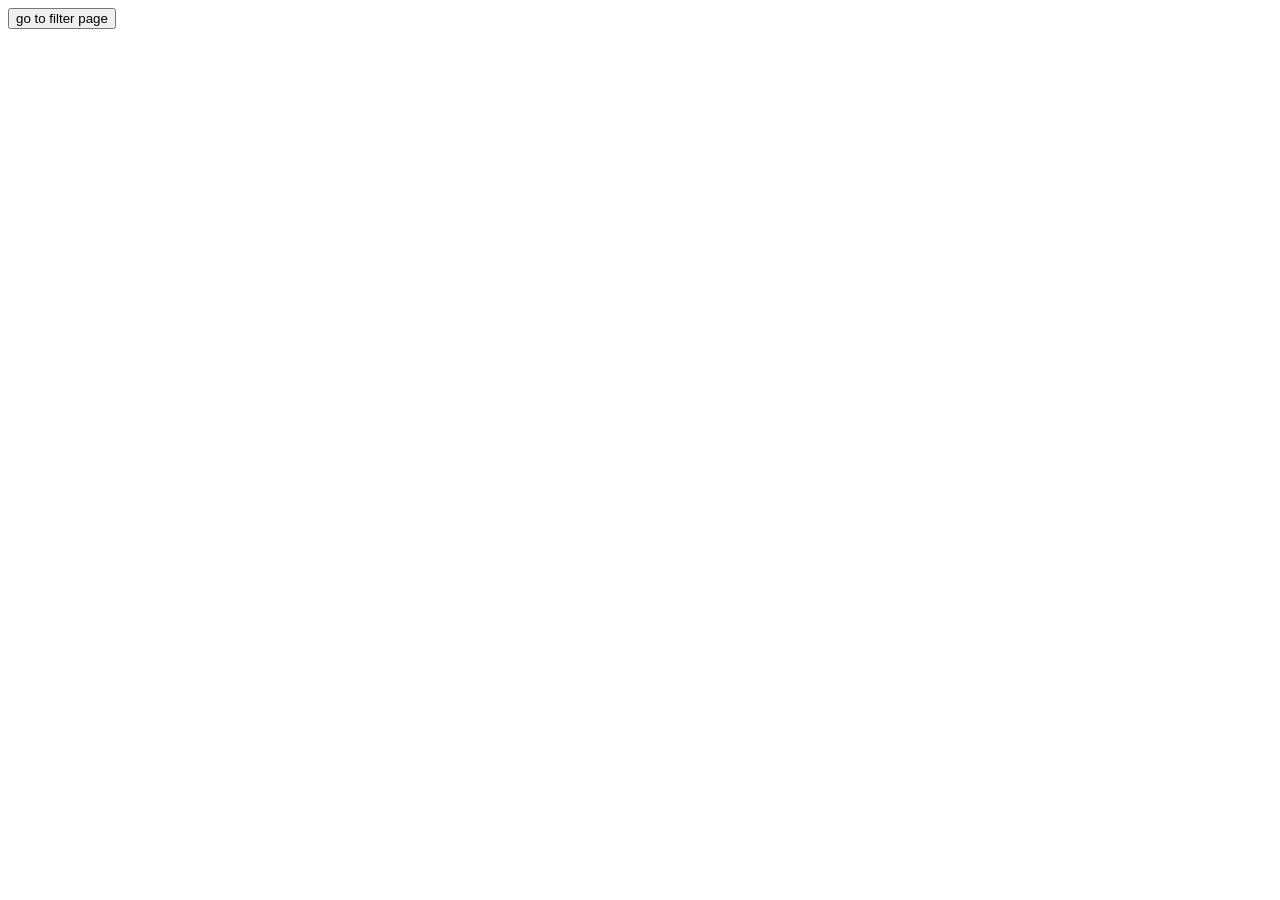
==== main.html @ 1b99b513 "Add project docs and gitignore" ====
<!doctype html>
<html lang="en">
  <head>
    <meta charset="UTF-8" />
    <meta name="viewport" content="width=device-width, initial-scale=1.0" />
    <title>Main Page</title>
  </head>
  <body>
    <!-- <a href="/filterPage.html">Go to filter page</a> -->
    <button>go to filter page</button>
  </body>
  <script src="scripts/script.js"></script>
</html>
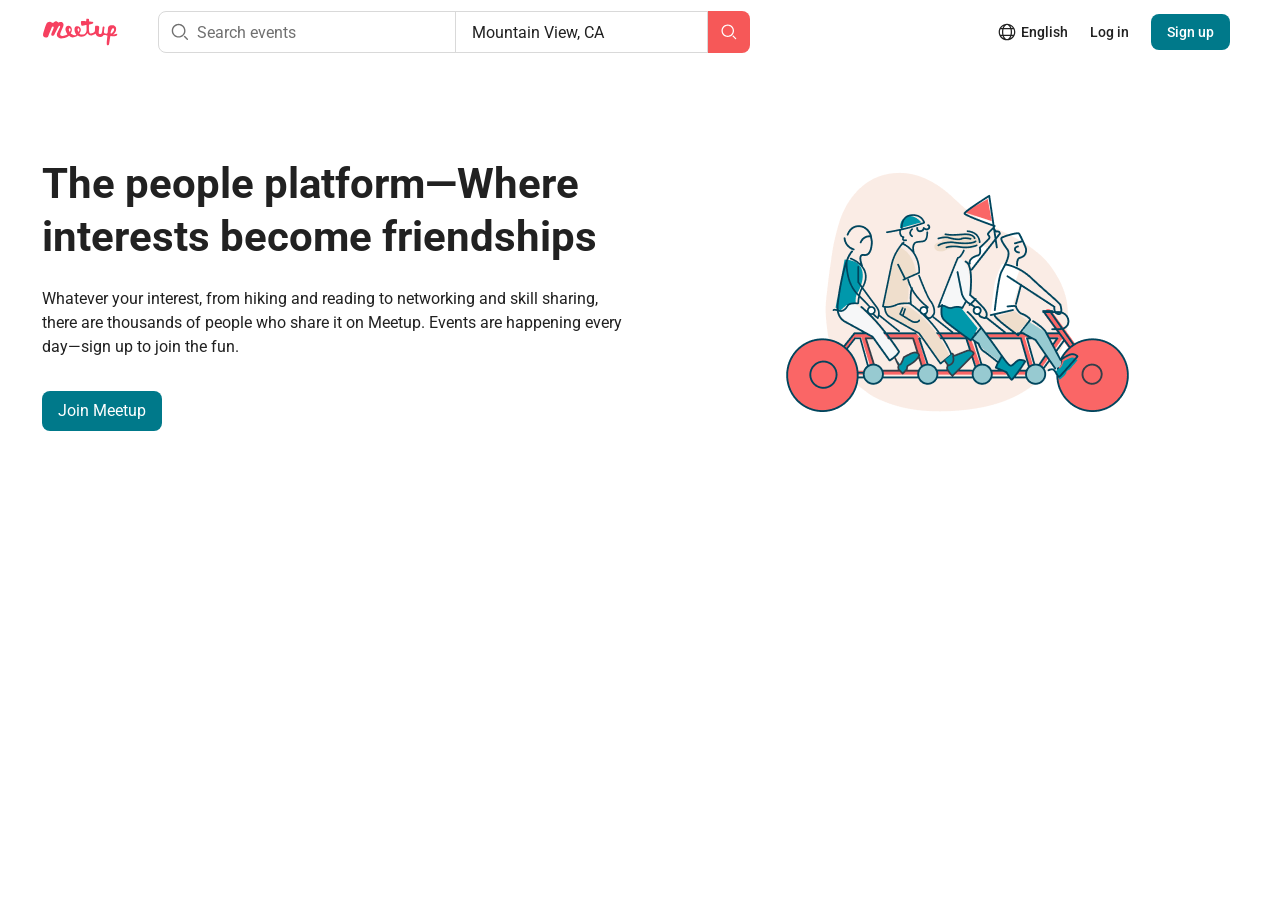
==== commit e1ec6c9e: "feat: implement responsive header and hero section" ====
--- a/main.html
+++ b/main.html
@@ -3,11 +3,104 @@
   <head>
     <meta charset="UTF-8" />
     <meta name="viewport" content="width=device-width, initial-scale=1.0" />
-    <title>Main Page</title>
+
+    <title>Meetup | Find your people</title>
+
+    <link rel="preconnect" href="https://fonts.googleapis.com" />
+    <link rel="preconnect" href="https://fonts.gstatic.com" crossorigin />
+    <link
+      href="https://fonts.googleapis.com/css2?family=Roboto:wght@400;500;600;700&display=swap"
+      rel="stylesheet"
+    />
+
+    <link rel="stylesheet" href="styles/common.css" />
+    <link rel="stylesheet" href="styles/main.css" />
   </head>
+
   <body>
-    <!-- <a href="/filterPage.html">Go to filter page</a> -->
-    <button>go to filter page</button>
+    <header class="site-header">
+      <div class="header-container">
+        <div class="header-left">
+          <a class="site-logo" href="./main.html" aria-label="Meetup home">
+            <img
+              src="./assets/icons/meetup-logo.svg"
+              alt="Meetup"
+              width="94"
+              height="34"
+            />
+          </a>
+
+          <div
+            class="header-search"
+            role="search"
+            aria-label="Event search preview"
+          >
+            <div class="search-field">
+              <img
+                src="./assets/icons/search.svg"
+                alt=""
+                width="22"
+                height="22"
+              />
+              <span>Search events</span>
+            </div>
+
+            <div class="location-field">
+              <span>Mountain View, CA</span>
+            </div>
+
+            <div class="search-button" aria-hidden="true">
+              <img
+                src="./assets/icons/search-white.svg"
+                alt=""
+                width="20"
+                height="20"
+              />
+            </div>
+          </div>
+        </div>
+
+        <nav class="header-nav" aria-label="Account navigation">
+          <span class="language-selector">
+            <img src="./assets/icons/globe.svg" alt="" width="20" height="20" />
+            English
+          </span>
+
+          <span class="login-link">Log in</span>
+          <span class="signup-link">Sign up</span>
+        </nav>
+      </div>
+    </header>
+
+    <main>
+      <section class="hero" aria-labelledby="hero-title">
+        <div class="container hero__container">
+          <div class="hero__content">
+            <h1 id="hero-title">
+              The people platform—Where interests become friendships
+            </h1>
+
+            <p>
+              Whatever your interest, from hiking and reading to networking and
+              skill sharing, there are thousands of people who share it on
+              Meetup. Events are happening every day—sign up to join the fun.
+            </p>
+
+            <a class="hero__button" href="./filterPage.html"> Join Meetup </a>
+          </div>
+
+          <div class="hero__visual">
+            <img
+              src="./assets/images/hero-illustration.png"
+              alt="People connecting at a Meetup event"
+              width="379"
+              height="269"
+            />
+          </div>
+        </div>
+      </section>
+    </main>
+
+    <footer class="site-footer"></footer>
   </body>
-  <script src="scripts/script.js"></script>
 </html>
--- a/styles/common.css
+++ b/styles/common.css
@@ -0,0 +1,223 @@
+:root {
+  --color-text: #212121;
+  --color-primary: #00798a;
+  --color-white: #ffffff;
+  --container-width: 1196px;
+}
+
+*,
+*::before,
+*::after {
+  margin: 0;
+  padding: 0;
+  box-sizing: border-box;
+}
+
+html {
+  font-size: 16px;
+}
+
+body {
+  margin: 0;
+  min-width: 320px;
+  font-family: "Roboto", sans-serif;
+  color: var(--color-text);
+  background-color: var(--color-white);
+}
+
+img,
+svg {
+  display: block;
+  max-width: 100%;
+}
+
+a {
+  color: inherit;
+  text-decoration: none;
+}
+
+button,
+input,
+select {
+  font: inherit;
+}
+
+.container {
+  width: min(100% - 2rem, var(--container-width));
+  margin-inline: auto;
+}
+
+.site-header {
+  width: 100%;
+  background-color: #fff;
+}
+
+.header-container {
+  display: flex;
+  align-items: center;
+  justify-content: space-between;
+  gap: 1.5rem;
+  min-height: 64px;
+  padding-inline: 1.5rem 3.125rem;
+}
+
+.header-left {
+  display: flex;
+  align-items: center;
+  gap: 2.5rem;
+  min-width: 0;
+}
+
+.site-logo {
+  display: flex;
+  align-items: center;
+  flex-shrink: 0;
+}
+
+.site-logo img {
+  display: block;
+  width: 94px;
+  height: 34px;
+}
+
+.header-search {
+  display: flex;
+  align-items: center;
+  width: 592px;
+  max-width: 100%;
+  height: 42px;
+  font-size: 1rem;
+}
+
+.search-field,
+.location-field {
+  display: flex;
+  align-items: center;
+  min-width: 0;
+  height: 42px;
+  border: 1px solid #d9d9d9;
+  background-color: #fff;
+}
+
+.search-field {
+  flex: 1 1 300px;
+  gap: 0.375rem;
+  padding-inline: 0.625rem;
+  border-radius: 8px 0 0 8px;
+  color: #707070;
+}
+
+.location-field {
+  flex: 1 1 254px;
+  margin-left: -1px;
+  padding-inline: 1rem;
+  white-space: nowrap;
+}
+
+.search-button {
+  display: flex;
+  align-items: center;
+  justify-content: center;
+  flex: 0 0 42px;
+  height: 42px;
+  background-color: #f65858;
+  border-radius: 0 8px 8px 0;
+}
+
+.header-nav {
+  display: flex;
+  align-items: center;
+  gap: 1.375rem;
+  flex-shrink: 0;
+  font-size: 0.875rem;
+  font-weight: 500;
+}
+
+.language-selector {
+  display: flex;
+  align-items: center;
+  gap: 0.25rem;
+}
+
+.signup-link {
+  display: inline-flex;
+  align-items: center;
+  justify-content: center;
+  min-height: 36px;
+  padding-inline: 1rem;
+  border-radius: 8px;
+  background-color: var(--color-primary);
+  color: #fff;
+}
+
+@media (max-width: 1100px) {
+  .header-container {
+    flex-wrap: wrap;
+    padding: 0.75rem 1rem;
+  }
+
+  .header-left {
+    flex: 1 1 100%;
+    justify-content: space-between;
+    gap: 1rem;
+  }
+
+  .header-search {
+    flex: 1 1 auto;
+    width: auto;
+  }
+
+  .header-nav {
+    margin-left: auto;
+  }
+}
+
+@media (max-width: 600px) {
+  .header-container {
+    display: grid;
+    grid-template-columns: auto 1fr;
+    align-items: center;
+    column-gap: 0.5rem;
+    row-gap: 0.75rem;
+    padding: 0.75rem 1rem;
+  }
+
+  .header-left {
+    display: contents;
+  }
+
+  .site-logo {
+    grid-column: 1;
+    grid-row: 1;
+  }
+
+  .header-nav {
+    grid-column: 2;
+    grid-row: 1;
+    justify-self: end;
+    margin-left: 0;
+    gap: 0.75rem;
+    white-space: nowrap;
+  }
+
+  .header-search {
+    grid-column: 1 / -1;
+    grid-row: 2;
+    width: 100%;
+    min-width: 0;
+  }
+
+  .location-field {
+    display: none;
+  }
+
+  .search-field {
+    flex: 1 1 auto;
+    min-width: 0;
+  }
+}
+
+:focus-visible {
+  outline: 3px solid var(--color-primary);
+  outline-offset: 3px;
+}
--- a/styles/main.css
+++ b/styles/main.css
@@ -0,0 +1,78 @@
+.hero__container {
+  display: grid;
+  grid-template-columns: minmax(0, 1fr) minmax(0, 1fr);
+  align-items: center;
+  gap: 2rem;
+  min-height: 461px;
+}
+
+.hero__content {
+  min-width: 0;
+}
+
+.hero__content h1 {
+  margin: 0 0 1.5rem;
+  font-size: 2.625rem;
+  font-weight: 700;
+  line-height: 1.24;
+}
+
+.hero__content p {
+  margin: 0 0 2rem;
+  font-size: 1rem;
+  font-weight: 400;
+  line-height: 1.5;
+}
+
+.hero__button {
+  display: inline-flex;
+  align-items: center;
+  justify-content: center;
+  min-height: 40px;
+  padding: 0.5rem 1rem;
+  border-radius: 8px;
+  background-color: var(--color-primary);
+  color: var(--color-white);
+  font-size: 1rem;
+  line-height: 1.5;
+  transition: background-color 0.2s ease;
+}
+
+.hero__button:hover {
+  background-color: #006571;
+}
+
+.hero__visual {
+  display: flex;
+  align-items: center;
+  justify-content: center;
+  min-width: 0;
+}
+
+.hero__visual img {
+  width: min(100%, 379px);
+  height: auto;
+}
+
+@media (max-width: 767px) {
+  .hero__container {
+    grid-template-columns: 1fr;
+    gap: 1.5rem;
+    padding-block: 2rem;
+  }
+
+  .hero__content h1 {
+    font-size: clamp(1.75rem, 7vw, 2.25rem);
+    line-height: 1.2;
+  }
+
+  .hero__content p {
+    margin-bottom: 1.5rem;
+  }
+}
+
+@media (prefers-reduced-motion: reduce) {
+  .hero__button {
+    transition: none;
+  }
+}
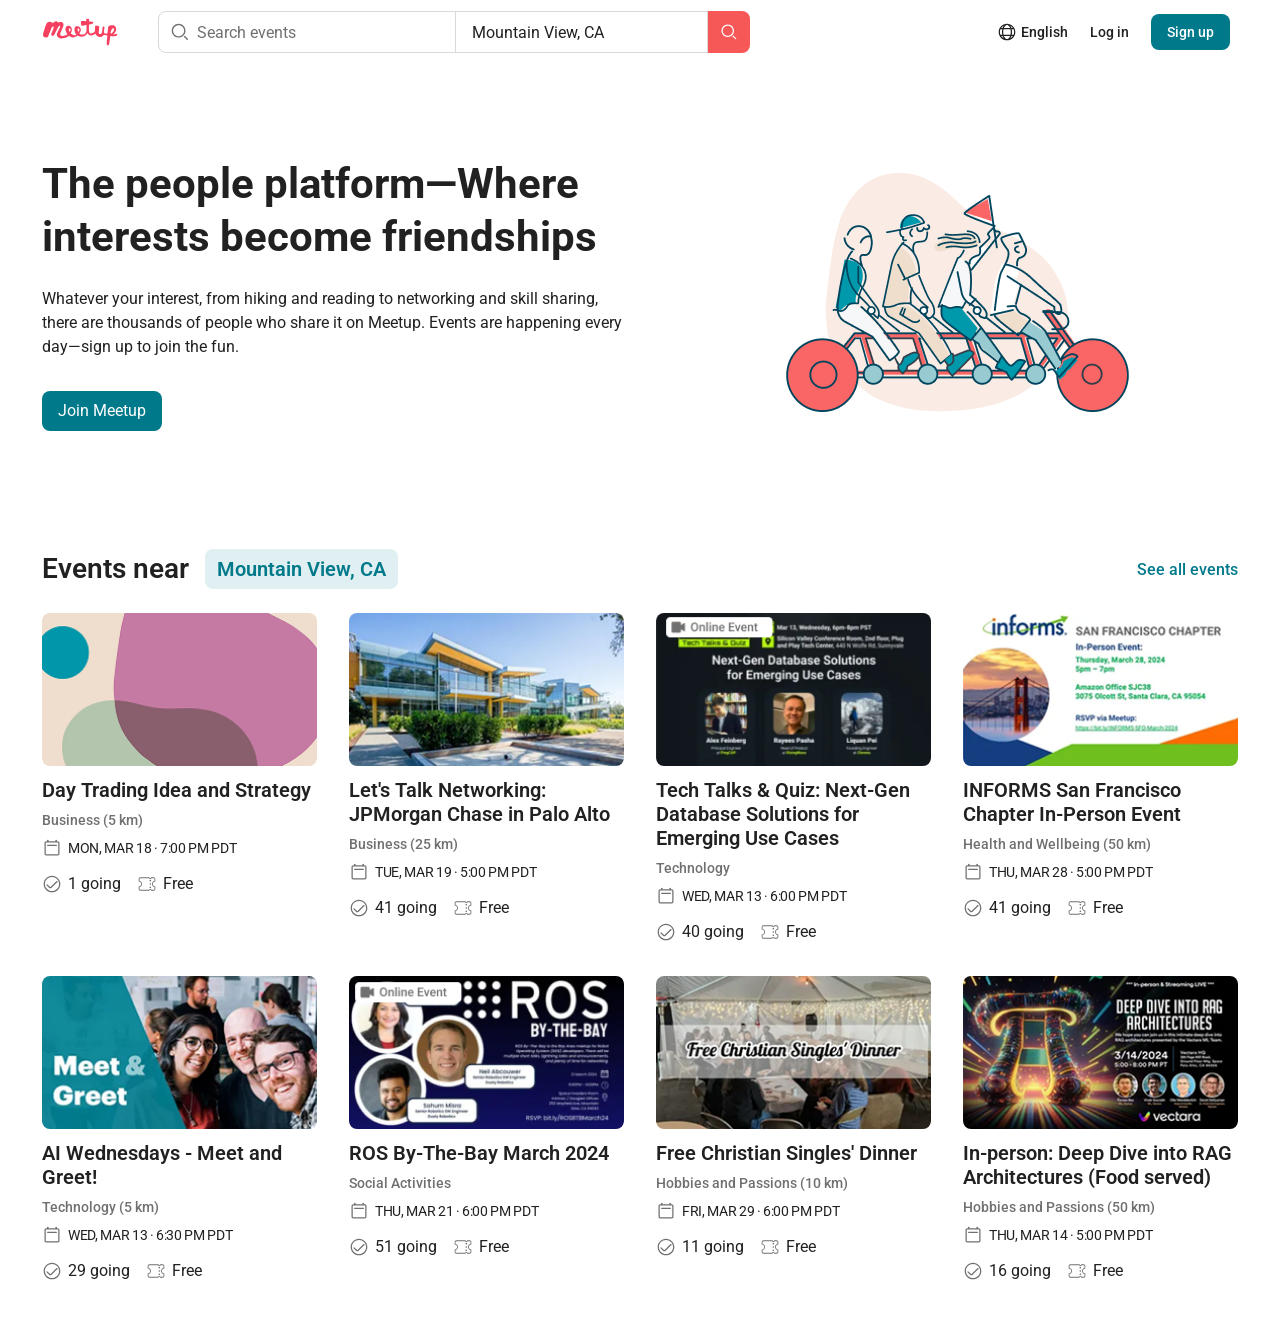
==== commit 275df0d3: "feat: add responsive event cards and mobile show more functionality" ====
--- a/main.html
+++ b/main.html
@@ -14,6 +14,7 @@
     />
 
     <link rel="stylesheet" href="styles/common.css" />
+    <link rel="stylesheet" href="styles/event-card.css" />
     <link rel="stylesheet" href="styles/main.css" />
   </head>
 
@@ -99,8 +100,88 @@
           </div>
         </div>
       </section>
+
+      <section class="events-section" aria-labelledby="events-title">
+        <div class="container">
+          <div class="events-section__header">
+            <div class="events-section__heading">
+              <h2 id="events-title">Events near</h2>
+
+              <span class="events-section__location"> Mountain View, CA </span>
+            </div>
+
+            <a class="events-section__link" href="./filterPage.html">
+              See all events
+            </a>
+          </div>
+
+          <!-- <div class="events-grid">
+            <article class="event-card">
+              <img
+                class="event-card__image"
+                src="./assets/images/day-trading.png"
+                alt="Day Trading event"
+                width="272"
+                height="153"
+              />
+
+              <div class="event-card__content">
+                <h3 class="event-card__title">Day Trading Idea and Strategy</h3>
+
+                <p class="event-card__category">Business (5 km)</p>
+
+                <div class="event-card__date">
+                  <img
+                    src="./assets/icons/calendar.svg"
+                    alt=""
+                    width="20"
+                    height="20"
+                  />
+                  <time datetime="2024-03-18T19:00:00-07:00">
+                    Mon, Mar 18 · 7:00 PM PDT
+                  </time>
+                </div>
+
+                <div class="event-card__details">
+                  <span class="event-card__detail">
+                    <img
+                      src="./assets/icons/attendees.svg"
+                      alt=""
+                      width="20"
+                      height="20"
+                    />
+                    1 going
+                  </span>
+
+                  <span class="event-card__detail">
+                    <img
+                      src="./assets/icons/ticket.svg"
+                      alt=""
+                      width="20"
+                      height="20"
+                    />
+                    Free
+                  </span>
+                </div>
+              </div>
+            </article>
+          </div> -->
+
+          <!-- контейнер для карточек из js-->
+          <div class="events-grid" id="home-events"></div>
+          <button
+            class="events-section__more"
+            id="home-events-more"
+            type="button"
+            aria-controls="home-events"
+            aria-expanded="false"
+            hidden
+          ></button>
+        </div>
+      </section>
     </main>
 
     <footer class="site-footer"></footer>
+    <script src="scripts/homeEvents.js"></script>
   </body>
 </html>
--- a/styles/event-card.css
+++ b/styles/event-card.css
@@ -0,0 +1,186 @@
+.event-card {
+  min-width: 0;
+  background-color: #fff;
+}
+
+.event-card__image {
+  display: block;
+  width: 100%;
+  aspect-ratio: 272 / 153;
+  object-fit: cover;
+  border-radius: 8px;
+}
+
+.event-card__content {
+  padding-top: 12px;
+}
+
+.event-card__title {
+  margin-bottom: 8px;
+  font-size: 1.25rem;
+  font-weight: 600;
+  line-height: 1.2;
+}
+
+.event-card__category {
+  margin-bottom: 8px;
+  color: #707070;
+  font-size: 0.875rem;
+  font-weight: 500;
+  line-height: 20px;
+}
+
+.event-card__date {
+  display: flex;
+  align-items: center;
+  gap: 6px;
+  margin-bottom: 14px;
+  font-size: 0.875rem;
+  line-height: 20px;
+  letter-spacing: -0.35px;
+  text-transform: uppercase;
+}
+
+.event-card__details {
+  display: flex;
+  align-items: center;
+  flex-wrap: wrap;
+  gap: 16px;
+}
+
+.event-card__detail {
+  display: inline-flex;
+  align-items: center;
+  gap: 6px;
+  font-size: 1rem;
+  line-height: 24px;
+}
+
+.event-card__date img,
+.event-card__detail img {
+  flex-shrink: 0;
+  width: 20px;
+  height: 20px;
+}
+
+/* Horizontal event card */
+.event-card--horizontal {
+  display: grid;
+  grid-template-columns: 96px minmax(0, 1fr);
+  align-items: start;
+  gap: 8px;
+  padding-block: 12px;
+  border-bottom: 1px solid #d9d9d9;
+}
+
+.event-card--horizontal .event-card__image {
+  width: 96px;
+  height: 54px;
+  aspect-ratio: auto;
+  object-fit: cover;
+  border-radius: 6px;
+}
+
+.event-card--horizontal .event-card__content {
+  display: flex;
+  flex-direction: column;
+  min-width: 0;
+  padding-top: 0;
+}
+
+.event-card--horizontal .event-card__date {
+  order: -1;
+  margin-bottom: 4px;
+  font-size: 0.75rem;
+  line-height: 1.25;
+  letter-spacing: 0;
+}
+
+.event-card--horizontal .event-card__date img,
+.event-card--horizontal .event-card__detail img {
+  display: none;
+}
+
+.event-card--horizontal .event-card__title {
+  margin-bottom: 4px;
+  font-size: 0.875rem;
+  line-height: 1.3;
+}
+
+.event-card--horizontal .event-card__category {
+  margin-bottom: 8px;
+  font-size: 0.75rem;
+  line-height: 1.4;
+}
+
+.event-card--horizontal .event-card__details {
+  gap: 12px;
+}
+
+.event-card--horizontal .event-card__detail {
+  gap: 4px;
+  font-size: 0.75rem;
+  line-height: 1.4;
+}
+
+/* Horizontal cards on the mobile homepage */
+@media (max-width: 600px) {
+  .events-grid .event-card {
+    display: grid;
+    grid-template-columns: 96px minmax(0, 1fr);
+    align-items: start;
+    gap: 8px;
+    padding-block: 12px;
+    border-bottom: 1px solid #d9d9d9;
+  }
+
+  .events-grid .event-card__image {
+    width: 96px;
+    height: 54px;
+    aspect-ratio: auto;
+    object-fit: cover;
+    border-radius: 6px;
+  }
+
+  .events-grid .event-card__content {
+    display: flex;
+    flex-direction: column;
+    min-width: 0;
+    padding-top: 0;
+  }
+
+  .events-grid .event-card__date {
+    order: -1;
+    margin-bottom: 4px;
+    font-size: 0.75rem;
+    line-height: 1.25;
+    letter-spacing: 0;
+  }
+
+  .events-grid .event-card__date img,
+  .events-grid .event-card__detail img {
+    display: none;
+  }
+
+  .events-grid .event-card__title {
+    margin-bottom: 4px;
+    font-size: 0.875rem;
+    line-height: 1.3;
+  }
+
+  .events-grid .event-card__category {
+    margin-bottom: 8px;
+    font-size: 0.75rem;
+    line-height: 1.4;
+  }
+
+  .events-grid .event-card__details {
+    gap: 12px;
+  }
+
+  .events-grid .event-card__detail {
+    gap: 4px;
+    font-size: 0.75rem;
+    line-height: 1.4;
+  }
+}
--- a/styles/main.css
+++ b/styles/main.css
@@ -54,6 +54,96 @@
   height: auto;
 }
 
+.events-section {
+  padding-block: 1.5rem 2.5rem;
+}
+
+.events-section__header {
+  display: flex;
+  align-items: center;
+  justify-content: space-between;
+  gap: 1rem;
+  margin-bottom: 1.5rem;
+}
+
+.events-section__heading {
+  display: flex;
+  align-items: center;
+  flex-wrap: wrap;
+  gap: 1rem;
+}
+
+.events-section__heading h2 {
+  font-size: 1.75rem;
+  font-weight: 600;
+  line-height: 1.3;
+}
+
+.events-section__location {
+  padding: 0.5rem 0.75rem;
+  border-radius: 8px;
+  background-color: rgba(0, 121, 138, 0.12);
+  color: var(--color-primary);
+  font-size: 1.25rem;
+  font-weight: 600;
+}
+
+.events-section__link {
+  color: var(--color-primary);
+  font-size: 1rem;
+  font-weight: 500;
+  white-space: nowrap;
+}
+
+.events-section__link:hover {
+  text-decoration: underline;
+}
+
+.events-grid {
+  display: grid;
+  grid-template-columns: repeat(4, minmax(0, 1fr));
+  gap: 2rem;
+}
+
+@media (max-width: 900px) {
+  .events-grid {
+    grid-template-columns: repeat(2, minmax(0, 1fr));
+  }
+}
+
+@media (max-width: 600px) {
+  .events-section__header {
+    align-items: center;
+  }
+
+  .events-section__heading {
+    flex-wrap: nowrap;
+    gap: 0.5rem;
+    min-width: 0;
+  }
+
+  .events-section__heading h2 {
+    flex-shrink: 0;
+    font-size: 1.25rem;
+  }
+
+  .events-section__location {
+    min-width: 0;
+    padding: 0.5rem;
+    font-size: 0.875rem;
+    white-space: nowrap;
+  }
+
+  .events-section__link {
+    display: none;
+  }
+
+  .events-grid {
+    grid-template-columns: 1fr;
+    gap: 1rem;
+  }
+}
+
 @media (max-width: 767px) {
   .hero__container {
     grid-template-columns: 1fr;
@@ -76,3 +166,32 @@
     transition: none;
   }
 }
+
+/* Show more events — mobile only */
+
+.events-section__more {
+  display: none;
+}
+
+@media (max-width: 600px) {
+  .events-grid:not(.events-grid--expanded) .event-card:nth-child(n + 6) {
+    display: none;
+  }
+
+  .events-section__more:not([hidden]) {
+    display: block;
+    width: 100%;
+    margin-top: 16px;
+    padding: 12px;
+    border: 1px solid rgba(0, 121, 138, 0.25);
+    border-radius: 8px;
+    background-color: rgba(0, 121, 138, 0.08);
+    color: var(--color-primary);
+    font-weight: 600;
+    cursor: pointer;
+  }
+
+  .events-section__more:hover {
+    background-color: rgba(0, 121, 138, 0.14);
+  }
+}
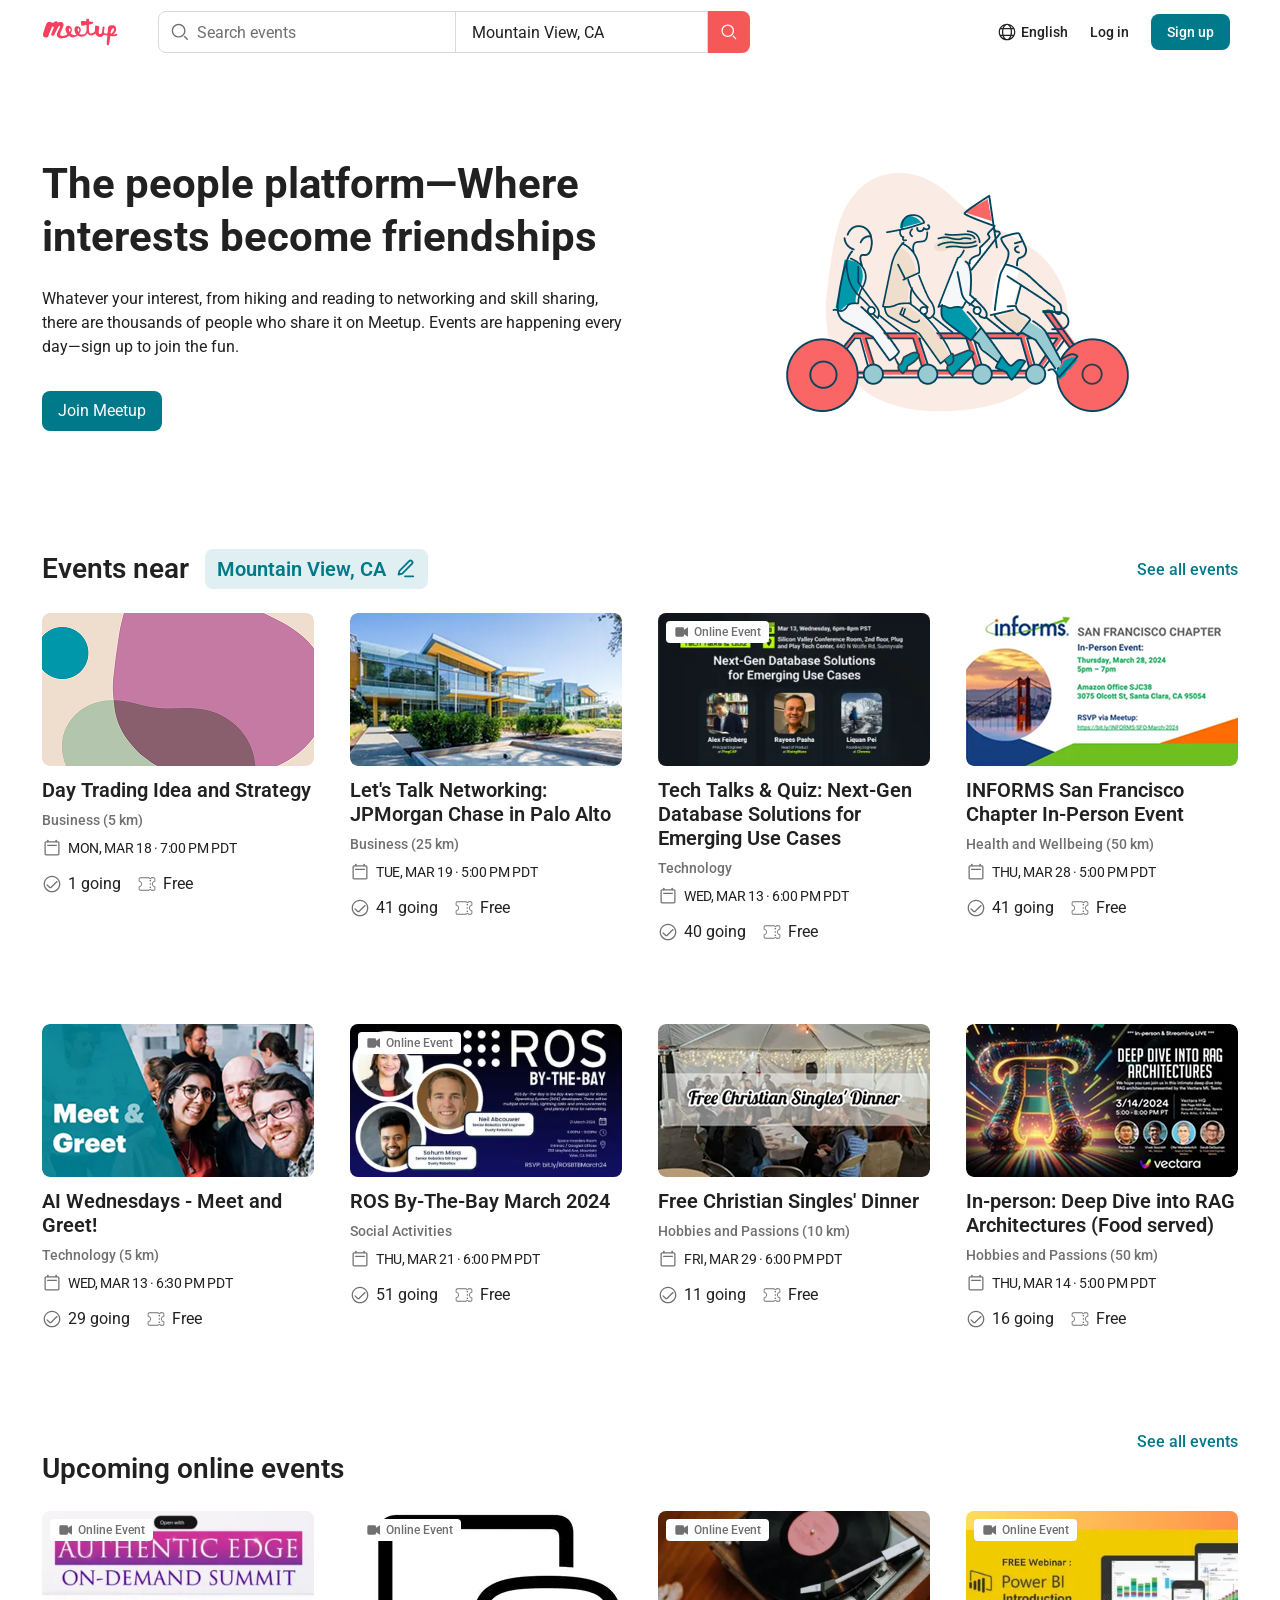
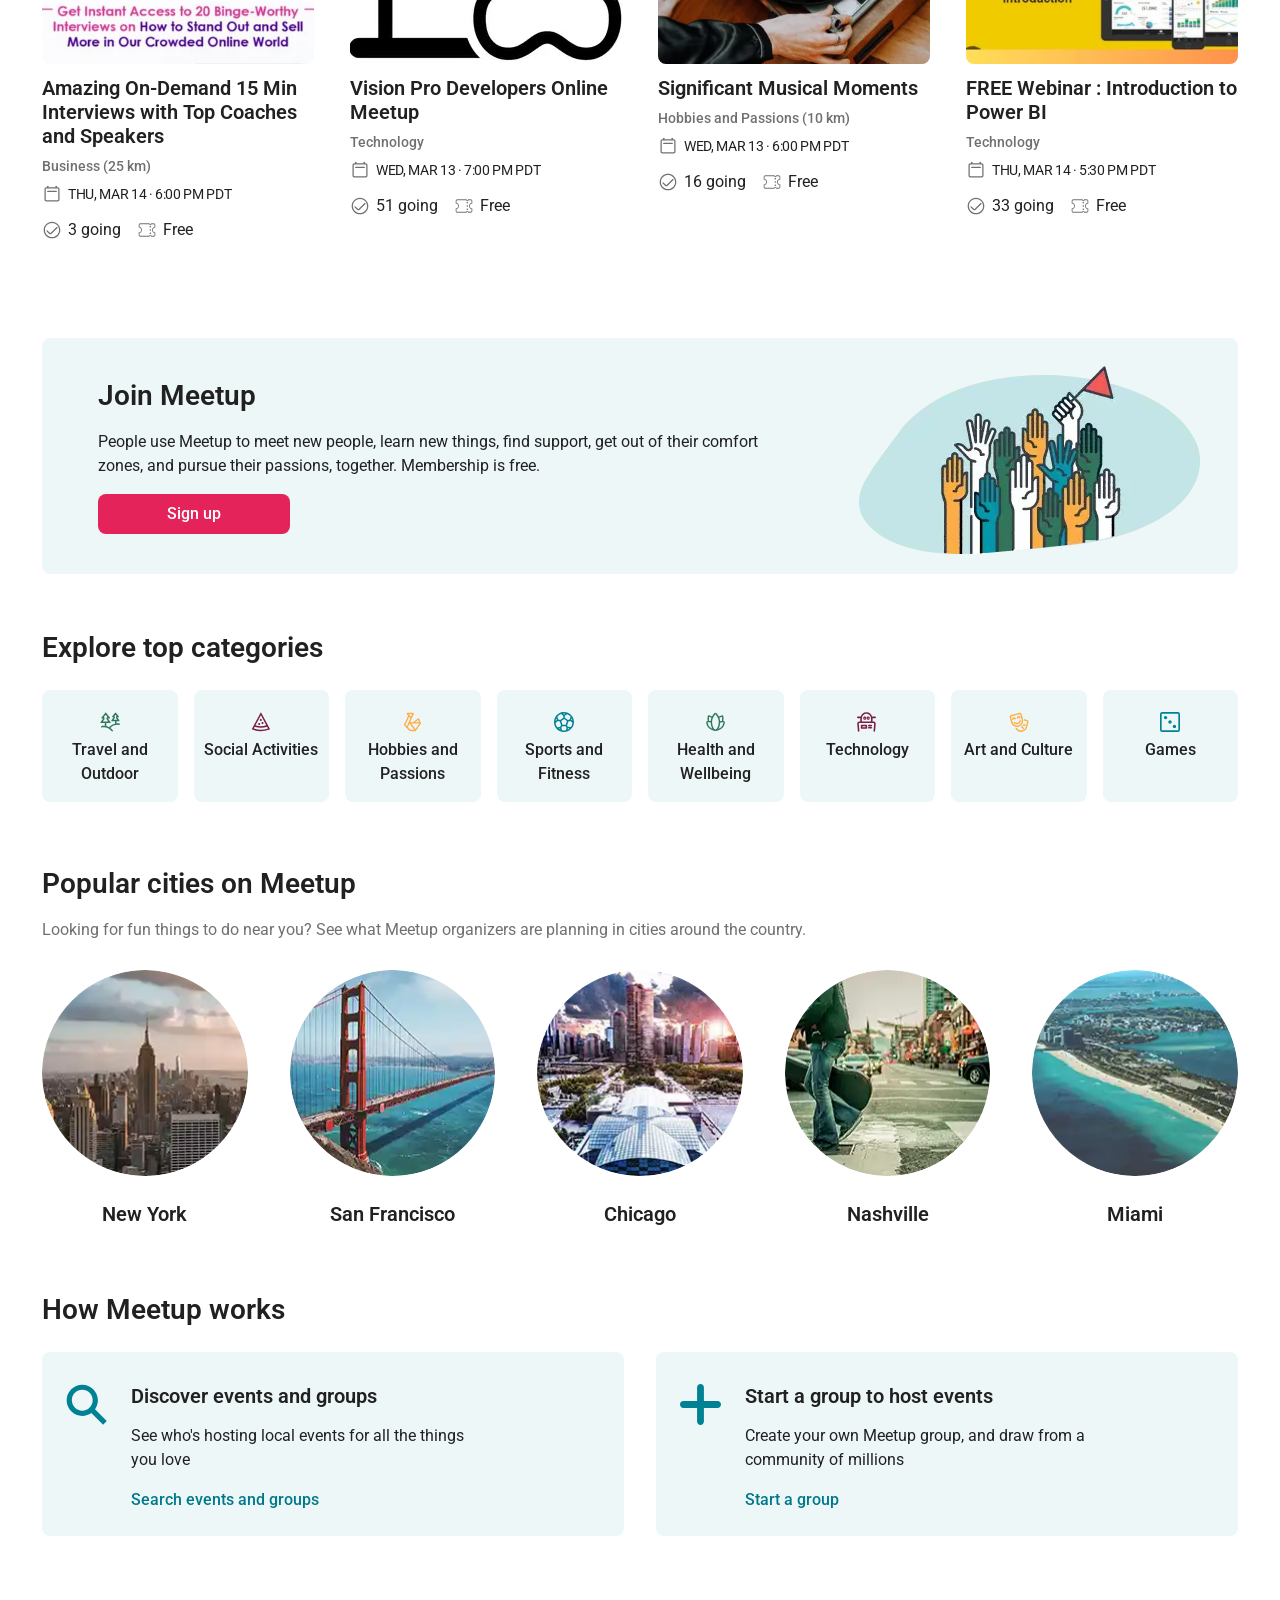
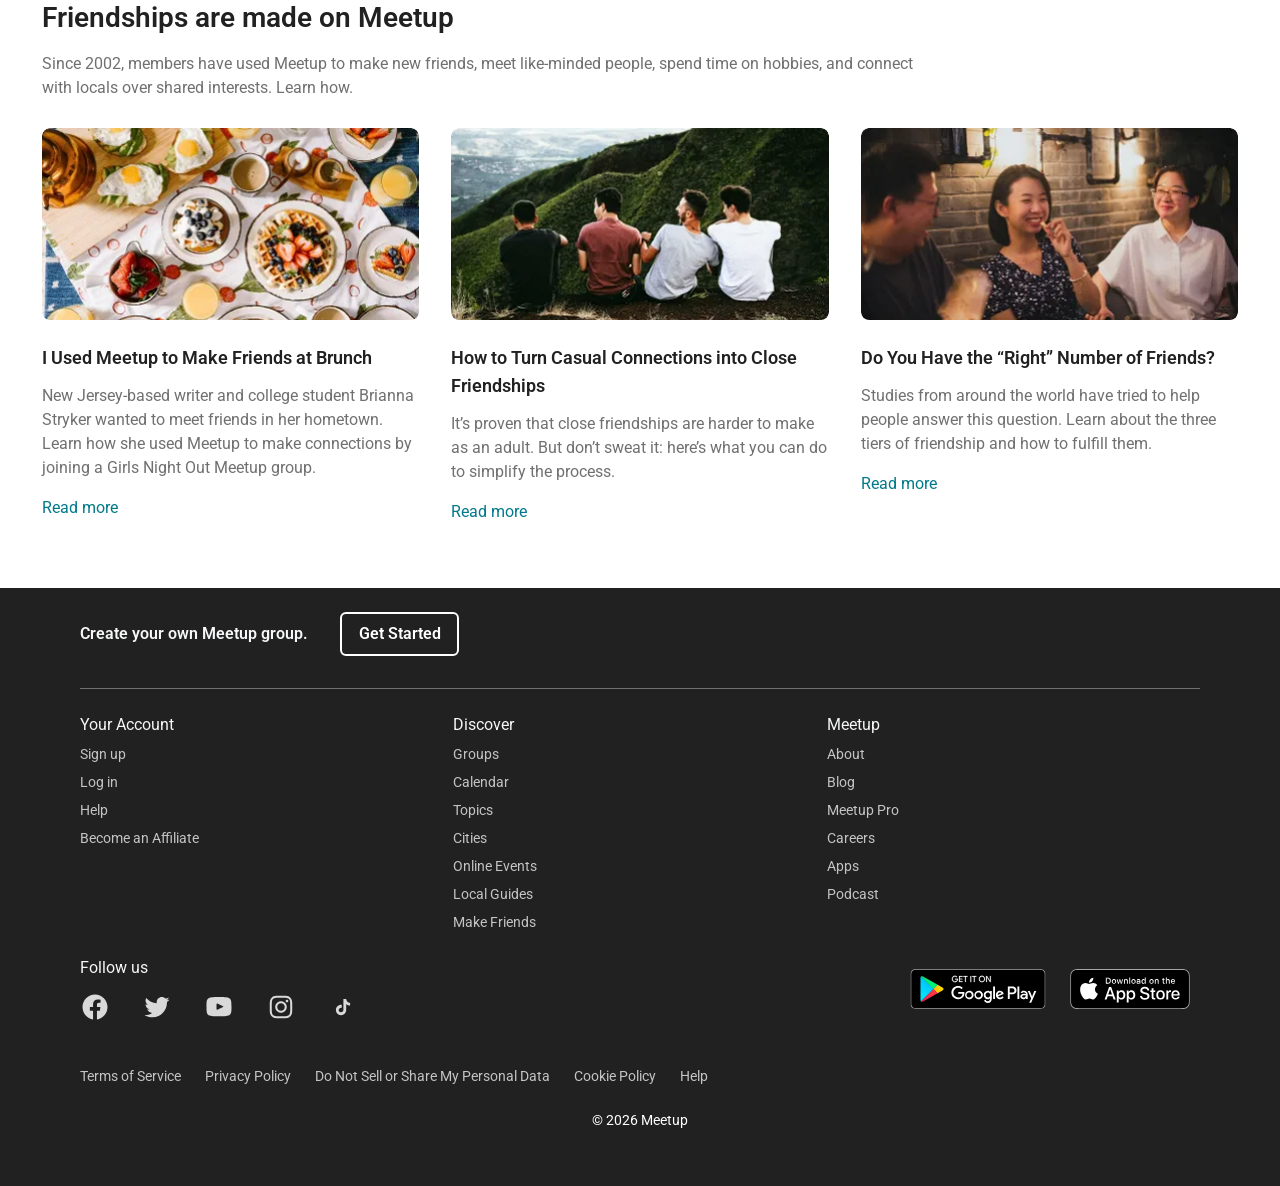
==== commit 59dab6af: "refactor(home): consolidate responsive styles and fix section semantics" ====
--- a/main.html
+++ b/main.html
@@ -101,13 +101,33 @@
         </div>
       </section>
 
-      <section class="events-section" aria-labelledby="events-title">
+      <section
+        class="events-section"
+        aria-labelledby="events-title"
+      >
         <div class="container">
           <div class="events-section__header">
             <div class="events-section__heading">
               <h2 id="events-title">Events near</h2>
 
-              <span class="events-section__location"> Mountain View, CA </span>
+              <span class="events-section__location">
+                Mountain View, CA
+                <svg
+                  class="events-section__edit-icon"
+                  viewBox="0 0 24 24"
+                  fill="none"
+                  stroke="currentColor"
+                  stroke-width="2"
+                  stroke-linecap="round"
+                  stroke-linejoin="round"
+                  aria-hidden="true"
+                >
+                  <path d="M12 20h9" />
+                  <path
+                    d="M16.5 3.5a2.12 2.12 0 0 1 3 3L9 17l-4 1 1-4L16.5 3.5Z"
+                  />
+                </svg>
+              </span>
             </div>
 
             <a class="events-section__link" href="./filterPage.html">
@@ -115,59 +135,6 @@
             </a>
           </div>
 
-          <!-- <div class="events-grid">
-            <article class="event-card">
-              <img
-                class="event-card__image"
-                src="./assets/images/day-trading.png"
-                alt="Day Trading event"
-                width="272"
-                height="153"
-              />
-
-              <div class="event-card__content">
-                <h3 class="event-card__title">Day Trading Idea and Strategy</h3>
-
-                <p class="event-card__category">Business (5 km)</p>
-
-                <div class="event-card__date">
-                  <img
-                    src="./assets/icons/calendar.svg"
-                    alt=""
-                    width="20"
-                    height="20"
-                  />
-                  <time datetime="2024-03-18T19:00:00-07:00">
-                    Mon, Mar 18 · 7:00 PM PDT
-                  </time>
-                </div>
-
-                <div class="event-card__details">
-                  <span class="event-card__detail">
-                    <img
-                      src="./assets/icons/attendees.svg"
-                      alt=""
-                      width="20"
-                      height="20"
-                    />
-                    1 going
-                  </span>
-
-                  <span class="event-card__detail">
-                    <img
-                      src="./assets/icons/ticket.svg"
-                      alt=""
-                      width="20"
-                      height="20"
-                    />
-                    Free
-                  </span>
-                </div>
-              </div>
-            </article>
-          </div> -->
-
-          <!-- контейнер для карточек из js-->
           <div class="events-grid" id="home-events"></div>
           <button
             class="events-section__more"
@@ -179,9 +146,352 @@
           ></button>
         </div>
       </section>
+      <section class="events-section" aria-labelledby="online-events-title">
+        <div class="container">
+          <div class="events-section__header">
+            <div class="events-section__heading">
+              <h2 id="online-events-title">Upcoming online events</h2>
+            </div>
+
+            <a class="events-section__link" href="./filterPage.html">
+              See all events
+            </a>
+          </div>
+
+          <div class="events-grid" id="online-events"></div>
+        </div>
+      </section>
+      <section class="join-section" aria-labelledby="join-title">
+        <div class="container">
+          <div class="join-section__inner">
+            <div class="join-section__content">
+              <h2 id="join-title">Join Meetup</h2>
+
+              <p>
+                People use Meetup to meet new people, learn new things, find
+                support, get out of their comfort zones, and pursue their
+                passions, together. Membership is free.
+              </p>
+
+              <a class="join-section__button" href="./filterPage.html">
+                Sign up
+              </a>
+            </div>
+
+            <div class="join-section__visual">
+              <img
+                src="./assets/images/join-meetup.png"
+                alt="People connecting through Meetup"
+                loading="lazy"
+              />
+            </div>
+          </div>
+        </div>
+      </section>
+      <section class="categories-section" aria-labelledby="categories-title">
+        <div class="container">
+          <h2 class="categories-section__title" id="categories-title">
+            Explore top categories
+          </h2>
+
+          <div class="categories-grid">
+            <a class="category-card" href="./filterPage.html">
+              <img src="./assets/icons/travel_and_outdoor.svg" alt="" />
+              <span>Travel and Outdoor</span>
+            </a>
+
+            <a class="category-card" href="./filterPage.html">
+              <img src="./assets/icons/social_activities.svg" alt="" />
+              <span>Social Activities</span>
+            </a>
+
+            <a class="category-card" href="./filterPage.html">
+              <img src="./assets/icons/hobbies_and_passions.svg" alt="" />
+              <span>Hobbies and Passions</span>
+            </a>
+
+            <a class="category-card" href="./filterPage.html">
+              <img src="./assets/icons/sports_and_fitness.svg" alt="" />
+              <span>Sports and Fitness</span>
+            </a>
+
+            <a class="category-card" href="./filterPage.html">
+              <img src="./assets/icons/health_and_wellness.svg" alt="" />
+              <span>Health and Wellbeing</span>
+            </a>
+
+            <a class="category-card" href="./filterPage.html">
+              <img src="./assets/icons/technology.svg" alt="" />
+              <span>Technology</span>
+            </a>
+
+            <a class="category-card" href="./filterPage.html">
+              <img src="./assets/icons/art_and_culture.svg" alt="" />
+              <span>Art and Culture</span>
+            </a>
+
+            <a class="category-card" href="./filterPage.html">
+              <img src="./assets/icons/games.svg" alt="" />
+              <span>Games</span>
+            </a>
+          </div>
+        </div>
+      </section>
+      <section class="cities-section" aria-labelledby="cities-title">
+        <div class="container">
+          <h2 class="cities-section__title" id="cities-title">
+            Popular cities on Meetup
+          </h2>
+
+          <p class="cities-section__description">
+            Looking for fun things to do near you? See what Meetup organizers
+            are planning in cities around the country.
+          </p>
+
+          <div class="cities-grid">
+            <a class="city-card" href="./filterPage.html">
+              <img src="./assets/images/new_york.webp.png" alt="New York" />
+              <h3>New York</h3>
+            </a>
+
+            <a class="city-card" href="./filterPage.html">
+              <img
+                src="./assets/images/san_francisco.webp.png"
+                alt="San Francisco"
+              />
+              <h3>San Francisco</h3>
+            </a>
+
+            <a class="city-card" href="./filterPage.html">
+              <img src="./assets/images/chicago.webp.png" alt="Chicago" />
+              <h3>Chicago</h3>
+            </a>
+
+            <a class="city-card" href="./filterPage.html">
+              <img src="./assets/images/nashville.webp.png" alt="Nashville" />
+              <h3>Nashville</h3>
+            </a>
+
+            <a
+              class="city-card city-card--desktop-only"
+              href="./filterPage.html"
+            >
+              <img src="./assets/images/miami.webp.png" alt="Miami" />
+              <h3>Miami</h3>
+            </a>
+          </div>
+        </div>
+      </section>
+      <section class="how-section" aria-labelledby="how-title">
+        <div class="container">
+          <h2 class="how-section__title" id="how-title">How Meetup works</h2>
+
+          <div class="how-grid">
+            <article class="how-card">
+              <img
+                class="how-card__icon"
+                src="./assets/icons/search_2.svg"
+                alt=""
+              />
+
+              <div class="how-card__content">
+                <h3>Discover events and groups</h3>
+                <p>
+                  See who's hosting local events for all the things you love
+                </p>
+                <a href="./filterPage.html">Search events and groups</a>
+              </div>
+            </article>
+
+            <article class="how-card">
+              <img
+                class="how-card__icon"
+                src="./assets/icons/plus.svg"
+                alt=""
+              />
+
+              <div class="how-card__content">
+                <h3>Start a group to host events</h3>
+                <p>
+                  Create your own Meetup group, and draw from a community of
+                  millions
+                </p>
+                <a href="./filterPage.html">Start a group</a>
+              </div>
+            </article>
+          </div>
+        </div>
+      </section>
+      <section class="friendships-section" aria-labelledby="friendships-title">
+        <div class="container">
+          <h2 class="friendships-section__title" id="friendships-title">
+            Friendships are made on Meetup
+          </h2>
+
+          <p class="friendships-section__intro">
+            Since 2002, members have used Meetup to make new friends, meet
+            like-minded people, spend time on hobbies, and connect with locals
+            over shared interests. Learn how.
+          </p>
+
+          <div class="friendships-grid">
+            <article class="friendship-card">
+              <img
+                src="./assets/images/first_article.webp.png"
+                alt="Friends enjoying brunch together"
+                loading="lazy"
+              />
+
+              <h3>I Used Meetup to Make Friends at Brunch</h3>
+
+              <p>
+                New Jersey-based writer and college student Brianna Stryker
+                wanted to meet friends in her hometown. Learn how she used
+                Meetup to make connections by joining a Girls Night Out Meetup
+                group.
+              </p>
+
+              <a href="#">Read more</a>
+            </article>
+
+            <article class="friendship-card">
+              <img
+                src="./assets/images/second_article.webp.png"
+                alt="Friends spending time outdoors"
+                loading="lazy"
+              />
+
+              <h3>How to Turn Casual Connections into Close Friendships</h3>
+
+              <p>
+                It’s proven that close friendships are harder to make as an
+                adult. But don’t sweat it: here’s what you can do to simplify
+                the process.
+              </p>
+
+              <a href="#">Read more</a>
+            </article>
+
+            <article class="friendship-card">
+              <img
+                src="./assets/images/third_article.webp.png"
+                alt="Friends talking together"
+                loading="lazy"
+              />
+
+              <h3>Do You Have the “Right” Number of Friends?</h3>
+
+              <p>
+                Studies from around the world have tried to help people answer
+                this question. Learn about the three tiers of friendship and how
+                to fulfill them.
+              </p>
+
+              <a href="#">Read more</a>
+            </article>
+          </div>
+        </div>
+      </section>
     </main>
 
-    <footer class="site-footer"></footer>
+    <footer class="site-footer">
+      <div class="site-footer__container">
+        <div class="site-footer__top">
+          <span>Create your own Meetup group.</span>
+          <a class="site-footer__start" href="https://www.meetup.com/start/">
+            Get Started
+          </a>
+        </div>
+
+        <div class="site-footer__navigation">
+          <nav class="site-footer__column" aria-label="Your Account">
+            <h2>Your Account</h2>
+            <a href="https://www.meetup.com/register/">Sign up</a>
+            <a href="https://www.meetup.com/login/">Log in</a>
+            <a href="https://help.meetup.com/">Help</a>
+            <a href="https://www.meetup.com/">Become an Affiliate</a>
+          </nav>
+
+          <nav class="site-footer__column" aria-label="Discover">
+            <h2>Discover</h2>
+            <a href="./filterPage.html">Groups</a>
+            <a href="./filterPage.html">Calendar</a>
+            <a href="./filterPage.html">Topics</a>
+            <a href="./filterPage.html">Cities</a>
+            <a href="./filterPage.html">Online Events</a>
+            <a href="./filterPage.html">Local Guides</a>
+            <a href="./filterPage.html">Make Friends</a>
+          </nav>
+
+          <nav class="site-footer__column" aria-label="Meetup">
+            <h2>Meetup</h2>
+            <a href="https://www.meetup.com/about/">About</a>
+            <a href="https://www.meetup.com/blog/">Blog</a>
+            <a href="https://www.meetup.com/pro/">Meetup Pro</a>
+            <a href="https://www.meetup.com/">Careers</a>
+            <a href="https://www.meetup.com/apps/">Apps</a>
+            <a href="https://www.meetup.com/">Podcast</a>
+          </nav>
+        </div>
+
+        <div class="site-footer__social-row">
+          <div class="site-footer__social">
+            <h2>Follow us</h2>
+
+            <div class="site-footer__social-links">
+              <a href="https://www.facebook.com/Meetup/" aria-label="Facebook">
+                <img src="./assets/icons/facebook.svg" alt="" />
+              </a>
+              <a href="https://twitter.com/Meetup" aria-label="Twitter">
+                <img src="./assets/icons/twitter.svg" alt="" />
+              </a>
+              <a
+                href="https://www.youtube.com/user/meetup"
+                aria-label="YouTube"
+              >
+                <img src="./assets/icons/youtube.svg" alt="" />
+              </a>
+              <a
+                href="https://www.instagram.com/meetup/"
+                aria-label="Instagram"
+              >
+                <img src="./assets/icons/instagram.svg" alt="" />
+              </a>
+              <a href="https://www.tiktok.com/@meetup" aria-label="TikTok">
+                <img src="./assets/icons/tiktok.svg" alt="" />
+              </a>
+            </div>
+          </div>
+
+          <div class="site-footer__apps">
+            <a href="https://play.google.com/store/apps/details?id=com.meetup">
+              <img
+                src="./assets/icons/google-play.svg"
+                alt="Get it on Google Play"
+              />
+            </a>
+            <a href="https://apps.apple.com/app/meetup/id375990038">
+              <img
+                src="./assets/icons/app-store.svg"
+                alt="Download on the App Store"
+              />
+            </a>
+          </div>
+        </div>
+
+        <div class="site-footer__bottom">
+          <a href="https://www.meetup.com/terms/">Terms of Service</a>
+          <a href="https://www.meetup.com/privacy/">Privacy Policy</a>
+          <a href="https://www.meetup.com/privacy/">
+            Do Not Sell or Share My Personal Data
+          </a>
+          <a href="https://www.meetup.com/cookie_policy/">Cookie Policy</a>
+          <a class="site-footer__help" href="https://help.meetup.com/">Help</a>
+        </div>
+
+        <div class="site-footer__copyright">© 2026 Meetup</div>
+      </div>
+    </footer>
     <script src="scripts/homeEvents.js"></script>
   </body>
 </html>
--- a/styles/common.css
+++ b/styles/common.css
@@ -66,6 +66,7 @@
   align-items: center;
   gap: 2.5rem;
   min-width: 0;
+  margin-left: max(0px, calc((100vw - 1512px) / 2));
 }
 
 .site-logo {
--- a/styles/event-card.css
+++ b/styles/event-card.css
@@ -121,6 +121,48 @@
   gap: 4px;
   font-size: 0.75rem;
   line-height: 1.4;
+}
+.event-card__visual {
+  position: relative;
+  min-width: 0;
+}
+
+.event-card__badge {
+  position: absolute;
+  top: 8px;
+  left: 8px;
+  padding: 3px 8px;
+  border-radius: 4px;
+  background-color: #fff;
+  color: #707070;
+  font-size: 12px;
+  font-weight: 500;
+  line-height: 16px;
+  display: inline-flex;
+  align-items: center;
+  gap: 4px;
+}
+.event-card__badge svg {
+  width: 16px;
+  height: 16px;
+  flex-shrink: 0;
+}
+
+@media (max-width: 600px) {
+  .events-grid .event-card__badge {
+    top: 4px;
+    left: 4px;
+    padding: 1px 2px;
+    gap: 2px;
+    font-size: 8px;
+    line-height: 10px;
+    white-space: nowrap;
+  }
+
+  .events-grid .event-card__badge svg {
+    width: 10px;
+    height: 10px;
+  }
 }
 
 /* Horizontal cards on the mobile homepage */
--- a/styles/main.css
+++ b/styles/main.css
@@ -58,6 +58,10 @@
   padding-block: 1.5rem 2.5rem;
 }
 
+#online-events-title {
+  margin-top: 3.5rem;
+}
+
 .events-section__header {
   display: flex;
   align-items: center;
@@ -86,6 +90,14 @@
   color: var(--color-primary);
   font-size: 1.25rem;
   font-weight: 600;
+  display: inline-flex;
+  align-items: center;
+  gap: 8px;
+}
+.events-section__edit-icon {
+  width: 22px;
+  height: 22px;
+  flex-shrink: 0;
 }
 
 .events-section__link {
@@ -102,12 +114,731 @@
 .events-grid {
   display: grid;
   grid-template-columns: repeat(4, minmax(0, 1fr));
+  gap: 80px 36px;
+}
+
+.events-section__more {
+  display: none;
+}
+
+/* Join Meetup */
+
+.join-section {
+  padding-block: 3.5rem;
+}
+
+.join-section__inner {
+  display: grid;
+  grid-template-columns: minmax(0, 739fr) minmax(0, 397fr);
+  align-items: center;
+  gap: 0;
+  min-height: 14.75rem;
+  background-color: rgba(151, 202, 209, 0.16);
+  border-radius: 0.5rem;
+}
+
+.join-section__content {
+  padding: 2.25rem 0 2.25rem 3.5rem;
+}
+
+.join-section__content h2 {
+  margin: 0 0 1rem;
+  font-family: "Roboto", sans-serif;
+  font-size: 1.75rem;
+  font-weight: 600;
+  font-style: normal;
+  line-height: 2.25rem;
+  letter-spacing: 0;
+  color: #212121;
+}
+
+.join-section__content p {
+  margin: 0 0 1rem;
+  max-width: 41.55rem;
+  font-family: "Roboto", sans-serif;
+  font-size: 1rem;
+  font-weight: 400;
+  font-style: normal;
+  line-height: 1.5rem;
+  letter-spacing: 0;
+  color: #212121;
+}
+
+.join-section__button {
+  display: inline-flex;
+  align-items: center;
+  justify-content: center;
+  min-width: 12rem;
+  min-height: 2.5rem;
+  padding: 0.5rem 1rem;
+  border-radius: 0.5rem;
+  background-color: #e32359;
+  color: var(--color-white);
+  font-family: "Roboto", sans-serif;
+  font-size: 1rem;
+  font-weight: 500;
+  line-height: 1.5rem;
+  font-style: normal;
+}
+
+.join-section__visual {
+  display: flex;
+  align-items: center;
+  justify-content: center;
+  min-width: 0;
+}
+
+.join-section__visual img {
+  display: block;
+  max-width: 100%;
+  height: auto;
+}
+
+/* Explore top categories */
+
+.categories-section {
+  padding-bottom: 4rem;
+}
+
+.categories-section__title {
+  margin: 0 0 1.5rem;
+  font-family: "Roboto", sans-serif;
+  font-size: 1.75rem;
+  font-weight: 600;
+  font-style: normal;
+  line-height: 2.25rem;
+  letter-spacing: 0;
+  color: #212121;
+}
+
+.categories-grid {
+  display: grid;
+  grid-template-columns: repeat(8, minmax(0, 1fr));
+  gap: 1rem;
+}
+
+.category-card {
+  display: flex;
+  flex-direction: column;
+  align-items: center;
+  width: 100%;
+  min-height: 7rem;
+  padding: 1.375rem 0.5rem 1rem;
+  border-radius: 0.5rem;
+  background-color: rgba(151, 202, 209, 0.16);
+  text-align: center;
+  text-decoration: none;
+  color: #212121;
+}
+
+.category-card img {
+  display: block;
+  width: 1.25rem;
+  height: 1.25rem;
+  flex-shrink: 0;
+  margin-bottom: 0.375rem;
+}
+
+.category-card span {
+  font-family: "Roboto", sans-serif;
+  font-size: 1rem;
+  font-weight: 500;
+  font-style: normal;
+  line-height: 1.5rem;
+  letter-spacing: 0;
+  color: #212121;
+}
+
+/* Popular cities on Meetup */
+
+.cities-section {
+  padding-bottom: 4rem;
+}
+
+.cities-section__title {
+  margin: 0 0 1rem;
+  font-family: "Roboto", sans-serif;
+  font-size: 1.75rem;
+  font-weight: 600;
+  font-style: normal;
+  line-height: 2.25rem;
+  color: #212121;
+}
+
+.cities-section__description {
+  margin: 0 0 1.75rem;
+  font-family: "Roboto", sans-serif;
+  font-size: 1rem;
+  font-weight: 400;
+  font-style: normal;
+  line-height: 1.5rem;
+  color: #707070;
+}
+
+.cities-grid {
+  display: grid;
+  grid-template-columns: repeat(5, minmax(0, 1fr));
+  column-gap: 2.609375rem;
+}
+
+.city-card {
+  display: flex;
+  flex-direction: column;
+  align-items: center;
+  min-width: 0;
+  color: #212121;
+  text-align: center;
+  text-decoration: none;
+}
+
+.city-card img {
+  display: block;
+  width: 100%;
+  aspect-ratio: 1;
+  border-radius: 50%;
+  object-fit: cover;
+}
+
+.city-card h3 {
+  margin: 1.5rem 0 0;
+  font-family: "Roboto", sans-serif;
+  font-size: 1.25rem;
+  font-weight: 600;
+  font-style: normal;
+  line-height: 1.75rem;
+  color: #212121;
+}
+
+/* How Meetup works */
+
+.how-section {
+  padding-bottom: 4rem;
+}
+
+.how-section__title {
+  margin: 0 0 1.5rem;
+  font-family: "Roboto", sans-serif;
+  font-size: 1.75rem;
+  font-weight: 600;
+  font-style: normal;
+  line-height: 2.25rem;
+  color: #212121;
+}
+
+.how-grid {
+  display: grid;
+  grid-template-columns: repeat(2, minmax(0, 1fr));
   gap: 2rem;
 }
+
+.how-card {
+  display: grid;
+  grid-template-columns: 2.5625rem minmax(0, 1fr);
+  column-gap: 1.5rem;
+  min-height: 11.25rem;
+  padding: 2rem 1.5rem 1.5rem;
+  border-radius: 0.5rem;
+  background-color: rgba(151, 202, 209, 0.16);
+}
+
+.how-card__icon {
+  display: block;
+  width: 2.5625rem;
+  height: 2.5625rem;
+}
+.how-card__content {
+  max-width: 22rem;
+}
+
+.how-card__content h3 {
+  margin: 0 0 1rem;
+  font-family: "Roboto", sans-serif;
+  font-size: 1.25rem;
+  font-weight: 600;
+  line-height: 1.5rem;
+  color: #212121;
+}
+
+.how-card__content p {
+  margin: 0 0 1rem;
+  font-family: "Roboto", sans-serif;
+  font-size: 1rem;
+  font-weight: 400;
+  font-style: normal;
+  line-height: 1.5rem;
+  letter-spacing: 0;
+  color: #212121;
+}
+.how-card__content a {
+  font-family: "Roboto", sans-serif;
+  font-size: 1rem;
+  font-weight: 500;
+  line-height: 1.5rem;
+  color: #00798a;
+  text-decoration: none;
+}
+
+/* Friendships are made on Meetup */
+
+.friendships-section {
+  padding-bottom: 4rem;
+}
+
+.friendships-section__title {
+  margin: 0 0 1rem;
+  font-family: "Roboto", sans-serif;
+  font-size: 1.75rem;
+  font-weight: 600;
+  font-style: normal;
+  line-height: 2.25rem;
+  letter-spacing: 0;
+  color: #212121;
+}
+
+.friendships-section__intro {
+  max-width: 56rem;
+  margin: 0 0 1.75rem;
+  font-family: "Roboto", sans-serif;
+  font-size: 1rem;
+  font-weight: 400;
+  line-height: 1.5rem;
+  color: #707070;
+}
+
+.friendships-grid {
+  display: grid;
+  grid-template-columns: repeat(3, minmax(0, 1fr));
+  gap: 2rem;
+  align-items: start;
+}
+
+.friendship-card {
+  min-width: 0;
+}
+
+.friendship-card > img {
+  display: block;
+  width: 100%;
+  aspect-ratio: 376 / 191.5;
+  object-fit: cover;
+  border-radius: 0.5rem;
+  margin-bottom: 1.5rem;
+}
+
+.friendship-card h3 {
+  margin: 0 0 0.75rem;
+  font-family: "Roboto", sans-serif;
+  font-size: 1.125rem;
+  font-weight: 600;
+  font-style: normal;
+  line-height: 1.75rem;
+  color: #212121;
+}
+
+.friendship-card p {
+  margin: 0 0 1rem;
+  font-family: "Roboto", sans-serif;
+  font-size: 1rem;
+  font-weight: 400;
+  font-style: normal;
+  line-height: 1.5rem;
+  color: #707070;
+}
+
+.friendship-card a {
+  font-family: "Roboto", sans-serif;
+  font-size: 1rem;
+  font-weight: 400;
+  font-style: normal;
+  line-height: 1.5rem;
+  color: #00798a;
+  text-decoration: none;
+}
+
+/* Footer */
+
+.site-footer {
+  background-color: #212121;
+  color: #f6f7f8;
+  font-family: "Roboto", sans-serif;
+}
+
+.site-footer__container {
+  width: min(100% - 3rem, 70rem);
+  margin-inline: auto;
+  padding: 1.5rem 0 3.5rem;
+}
+
+.site-footer a {
+  text-decoration: none;
+}
+
+.site-footer__top {
+  display: flex;
+  align-items: flex-start;
+  gap: 2rem;
+  min-height: 4.3125rem;
+  padding-bottom: 2rem;
+  border-bottom: 1px solid #707070;
+  font-size: 1rem;
+  font-weight: 600;
+  line-height: 1.5rem;
+}
+
+.site-footer__top > span {
+  padding-top: 0.625rem;
+}
+
+.site-footer__start {
+  display: inline-flex;
+  align-items: center;
+  justify-content: center;
+  width: 7.4375rem;
+  min-height: 2.75rem;
+  border: 2px solid #fff;
+  border-radius: 0.375rem;
+  color: #fff;
+  font-size: 1rem;
+  font-weight: 600;
+  white-space: nowrap;
+}
+
+.site-footer__navigation {
+  display: grid;
+  grid-template-columns: repeat(3, minmax(0, 1fr));
+  margin-top: 1.5rem;
+}
+
+.site-footer__column {
+  display: flex;
+  flex-direction: column;
+  align-items: flex-start;
+  gap: 0.5rem;
+}
+
+.site-footer__column h2 {
+  margin: 0 0 -0.0625rem;
+  font-size: 1rem;
+  font-weight: 400;
+  line-height: 1.5rem;
+  color: #f6f7f8;
+}
+
+.site-footer__column a {
+  font-size: 0.875rem;
+  font-weight: 400;
+  line-height: 1.25rem;
+  color: #c5c4c4;
+}
+
+.site-footer__column a:hover,
+.site-footer__bottom a:hover {
+  text-decoration: underline;
+}
+
+.site-footer__social-row {
+  display: flex;
+  justify-content: space-between;
+  align-items: center;
+  gap: 2rem;
+  margin-top: 1.5rem;
+}
+
+.site-footer__social h2 {
+  margin: 0 0 0.75rem;
+  font-size: 1rem;
+  font-weight: 400;
+  line-height: 1.5rem;
+}
+
+.site-footer__social-links {
+  display: flex;
+  align-items: center;
+  gap: 2rem;
+}
+
+.site-footer__social-links a,
+.site-footer__social-links img {
+  display: block;
+  width: 1.875rem;
+  height: 1.875rem;
+}
+
+.site-footer__apps {
+  display: flex;
+  align-items: center;
+  gap: 0.75rem;
+}
+
+.site-footer__apps a,
+.site-footer__apps img {
+  display: block;
+  width: 8.75rem;
+  height: 2.5rem;
+}
+
+.site-footer__bottom {
+  display: flex;
+  flex-wrap: wrap;
+  align-items: center;
+  column-gap: 1.5rem;
+  row-gap: 0.75rem;
+  margin-top: 2.75rem;
+  font-size: 0.875rem;
+  line-height: 1.25rem;
+}
+
+.site-footer__bottom span {
+  color: #fff;
+}
+
+.site-footer__bottom a {
+  color: #c5c4c4;
+}
+.site-footer__copyright {
+  margin-top: 1.5rem;
+  font-family: "Roboto", sans-serif;
+  font-size: 0.875rem;
+  font-weight: 400;
+  line-height: 1.25rem;
+  color: #fff;
+  text-align: center;
+}
+
+/* Responsive layout — consolidated by breakpoint */
 
 @media (max-width: 900px) {
   .events-grid {
     grid-template-columns: repeat(2, minmax(0, 1fr));
+  }
+}
+
+@media (max-width: 767px) {
+  .site-footer__container {
+    width: min(100% - 2rem, 70rem);
+    padding-block: 1.5rem 2rem;
+  }
+
+  .site-footer__top {
+    flex-wrap: wrap;
+  }
+
+  .site-footer__navigation {
+    grid-template-columns: repeat(3, minmax(0, 1fr));
+    gap: 0.75rem;
+  }
+
+  .site-footer__column {
+    min-width: 0;
+  }
+
+  .site-footer__column a {
+    overflow-wrap: anywhere;
+  }
+
+  .site-footer__social-row {
+    flex-direction: column;
+    align-items: flex-start;
+  }
+
+  .site-footer__social-links {
+    gap: 1.5rem;
+  }
+
+  .site-footer__apps {
+    justify-content: center;
+    width: 100%;
+    flex-wrap: wrap;
+  }
+
+  .site-footer__bottom {
+    justify-content: center;
+    margin-top: 2rem;
+    align-items: center;
+  }
+  .site-footer__help {
+    display: none;
+  }
+
+  .friendships-section__title {
+    font-size: 1.25rem;
+    line-height: 2.25rem;
+    margin-bottom: 1rem;
+  }
+
+  .friendships-section__intro {
+    display: none;
+  }
+
+  .friendships-grid {
+    grid-template-columns: minmax(0, 1fr);
+    row-gap: 2rem;
+  }
+
+  .friendship-card > img {
+    margin-bottom: 1.4375rem;
+  }
+
+  .friendship-card h3 {
+    font-size: 1rem;
+    line-height: 1.6875rem;
+  }
+
+  .friendship-card p {
+    font-size: 0.75rem;
+    line-height: 1.4375rem;
+  }
+
+  .friendship-card a {
+    font-size: 0.75rem;
+    line-height: 1.4375rem;
+  }
+
+  .how-section__title {
+    font-size: 1.25rem;
+    line-height: 2.25rem;
+  }
+
+  .how-grid {
+    grid-template-columns: minmax(0, 1fr);
+    gap: 1rem;
+  }
+
+  .how-card {
+    grid-template-columns: 1.625rem minmax(0, 1fr);
+    column-gap: 0.875rem;
+    min-height: 7rem;
+    padding: 1.25rem 0.9375rem;
+  }
+
+  .how-card__icon {
+    width: 1.625rem;
+    height: 1.625rem;
+  }
+
+  .how-card__content h3 {
+    margin-bottom: 0.625rem;
+    font-size: 0.75rem;
+    line-height: 0.9333rem;
+  }
+
+  .how-card__content p {
+    margin-bottom: 0.625rem;
+    font-size: 0.625rem;
+    line-height: 0.9333rem;
+  }
+
+  .how-card__content a {
+    font-size: 0.625rem;
+    line-height: 0.9333rem;
+  }
+
+  .cities-section__title {
+    font-size: 1.25rem;
+    line-height: 2.25rem;
+  }
+
+  .cities-section__description {
+    font-size: 0.75rem;
+    line-height: 1.5rem;
+  }
+
+  .cities-grid {
+    grid-template-columns: repeat(2, minmax(0, 9.5625rem));
+    justify-content: center;
+    column-gap: 1.125rem;
+    row-gap: 1.125rem;
+  }
+
+  .city-card h3 {
+    font-size: 1rem;
+    line-height: 1.3125rem;
+    margin-top: 1.125rem;
+  }
+
+  .city-card--desktop-only {
+    display: none;
+  }
+
+  .categories-section__title {
+    font-size: 1.25rem;
+    font-weight: 600;
+    line-height: 2.25rem;
+  }
+
+  .categories-grid {
+    grid-template-columns: repeat(2, 8.4375rem);
+    column-gap: 1.4375rem;
+    row-gap: 0.6875rem;
+    justify-content: center;
+  }
+
+  .join-section {
+    padding-block: 2rem;
+  }
+
+  .join-section__inner {
+    display: grid;
+    grid-template-columns: minmax(0, 1fr);
+    gap: 0;
+    min-height: 0;
+    padding: 1rem;
+  }
+
+  .join-section__content {
+    display: contents;
+  }
+
+  .join-section__content h2 {
+    grid-row: 1;
+    margin: 0;
+    font-size: 1.25rem;
+    line-height: 1.5rem;
+    text-align: left;
+  }
+
+  .join-section__visual {
+    grid-row: 2;
+    justify-self: center;
+    padding: 0;
+    margin: 0.5rem 0;
+  }
+
+  .join-section__visual img {
+    display: block;
+    width: 15rem;
+    max-width: 100%;
+    height: auto;
+  }
+
+  .join-section__content p {
+    grid-row: 3;
+    margin: 0 0 1rem;
+    font-size: 0.875rem;
+    line-height: 1.25rem;
+    text-align: left;
+  }
+
+  .join-section__button {
+    grid-row: 4;
+    justify-self: center;
+    width: 12rem;
+    min-height: 2.5rem;
+  }
+
+  .hero__container {
+    grid-template-columns: 1fr;
+    gap: 1.5rem;
+    padding-block: 2rem;
+  }
+
+  .hero__content h1 {
+    font-size: clamp(1.75rem, 7vw, 2.25rem);
+    line-height: 1.2;
+  }
+
+  .hero__content p {
+    margin-bottom: 1.5rem;
   }
 }
 
@@ -134,6 +865,11 @@
     white-space: nowrap;
   }
 
+  .events-section__edit-icon {
+    width: 15px;
+    height: 15px;
+  }
+
   .events-section__link {
     display: none;
   }
@@ -142,38 +878,7 @@
     grid-template-columns: 1fr;
     gap: 1rem;
   }
-}
-
-@media (max-width: 767px) {
-  .hero__container {
-    grid-template-columns: 1fr;
-    gap: 1.5rem;
-    padding-block: 2rem;
-  }
-
-  .hero__content h1 {
-    font-size: clamp(1.75rem, 7vw, 2.25rem);
-    line-height: 1.2;
-  }
-
-  .hero__content p {
-    margin-bottom: 1.5rem;
-  }
-}
-
-@media (prefers-reduced-motion: reduce) {
-  .hero__button {
-    transition: none;
-  }
-}
-
-/* Show more events — mobile only */
-
-.events-section__more {
-  display: none;
-}
-
-@media (max-width: 600px) {
+
   .events-grid:not(.events-grid--expanded) .event-card:nth-child(n + 6) {
     display: none;
   }
@@ -195,3 +900,9 @@
     background-color: rgba(0, 121, 138, 0.14);
   }
 }
+
+@media (prefers-reduced-motion: reduce) {
+  .hero__button {
+    transition: none;
+  }
+}
